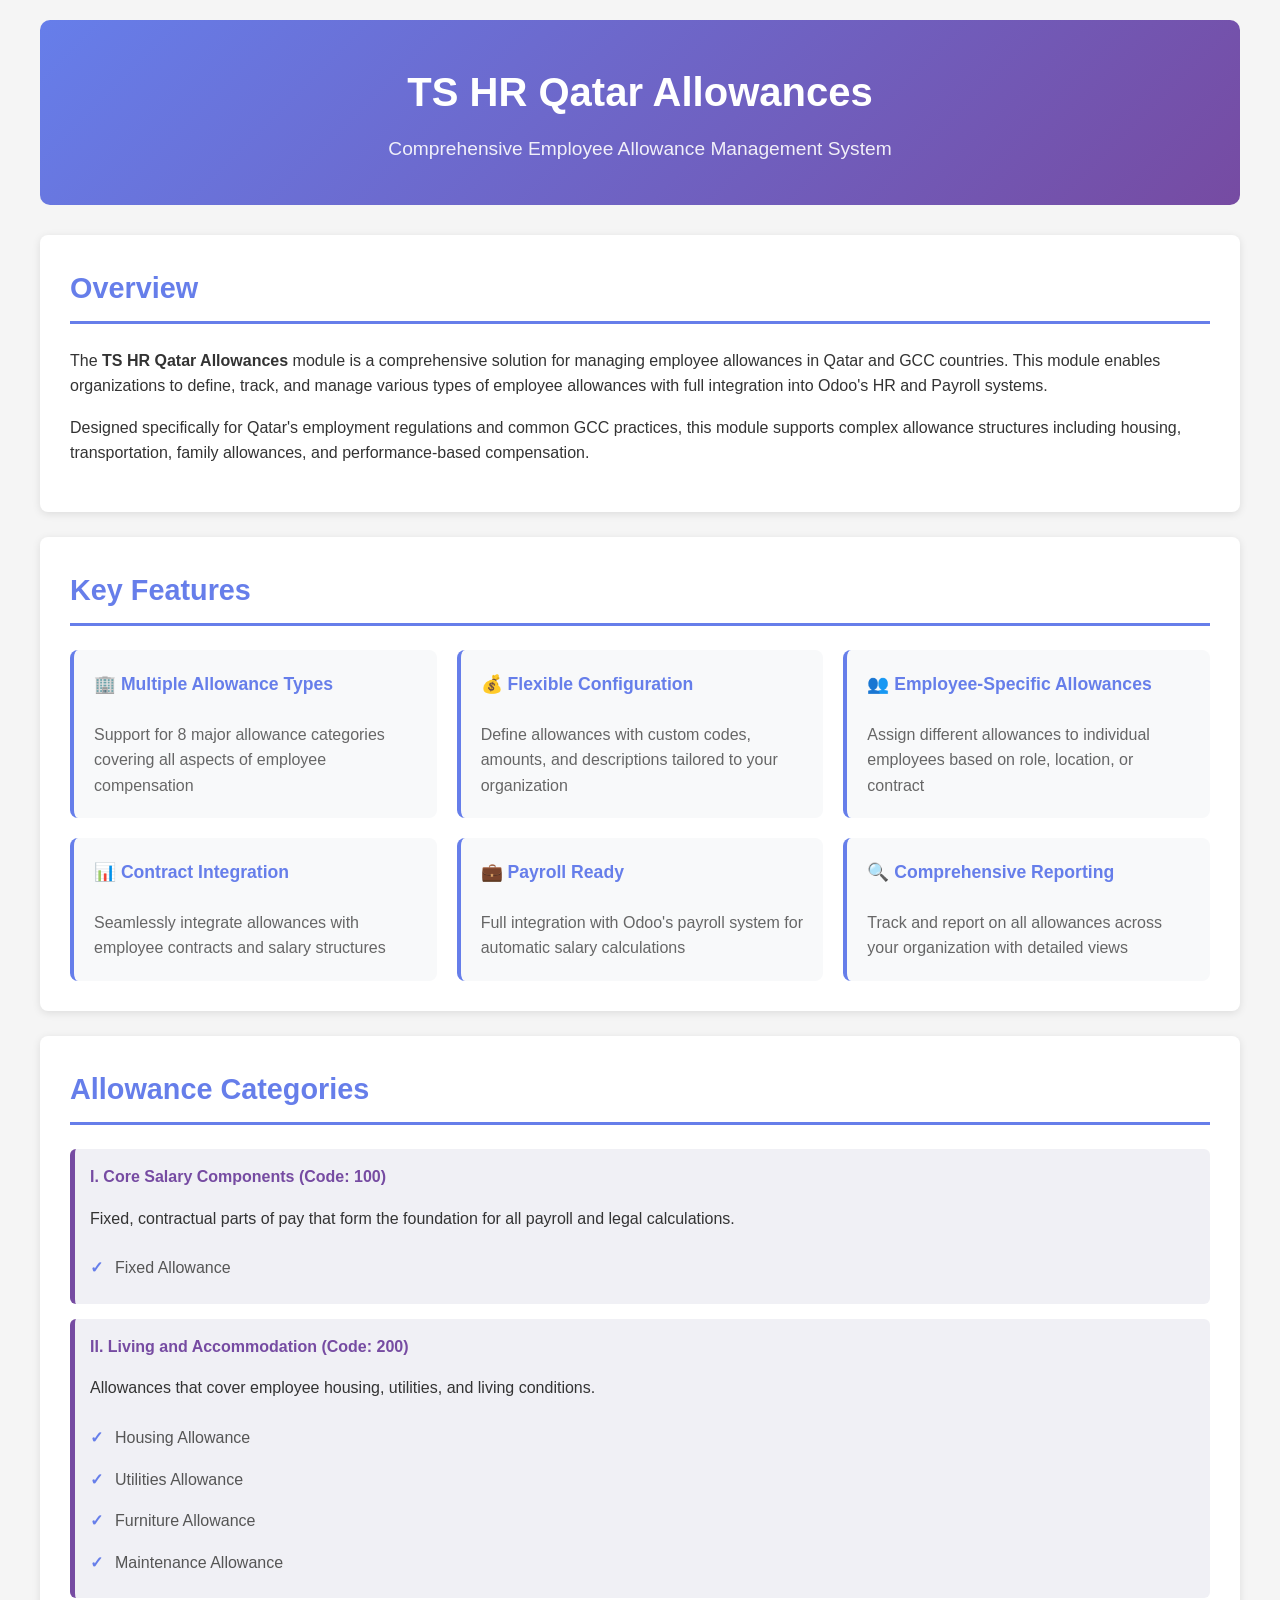
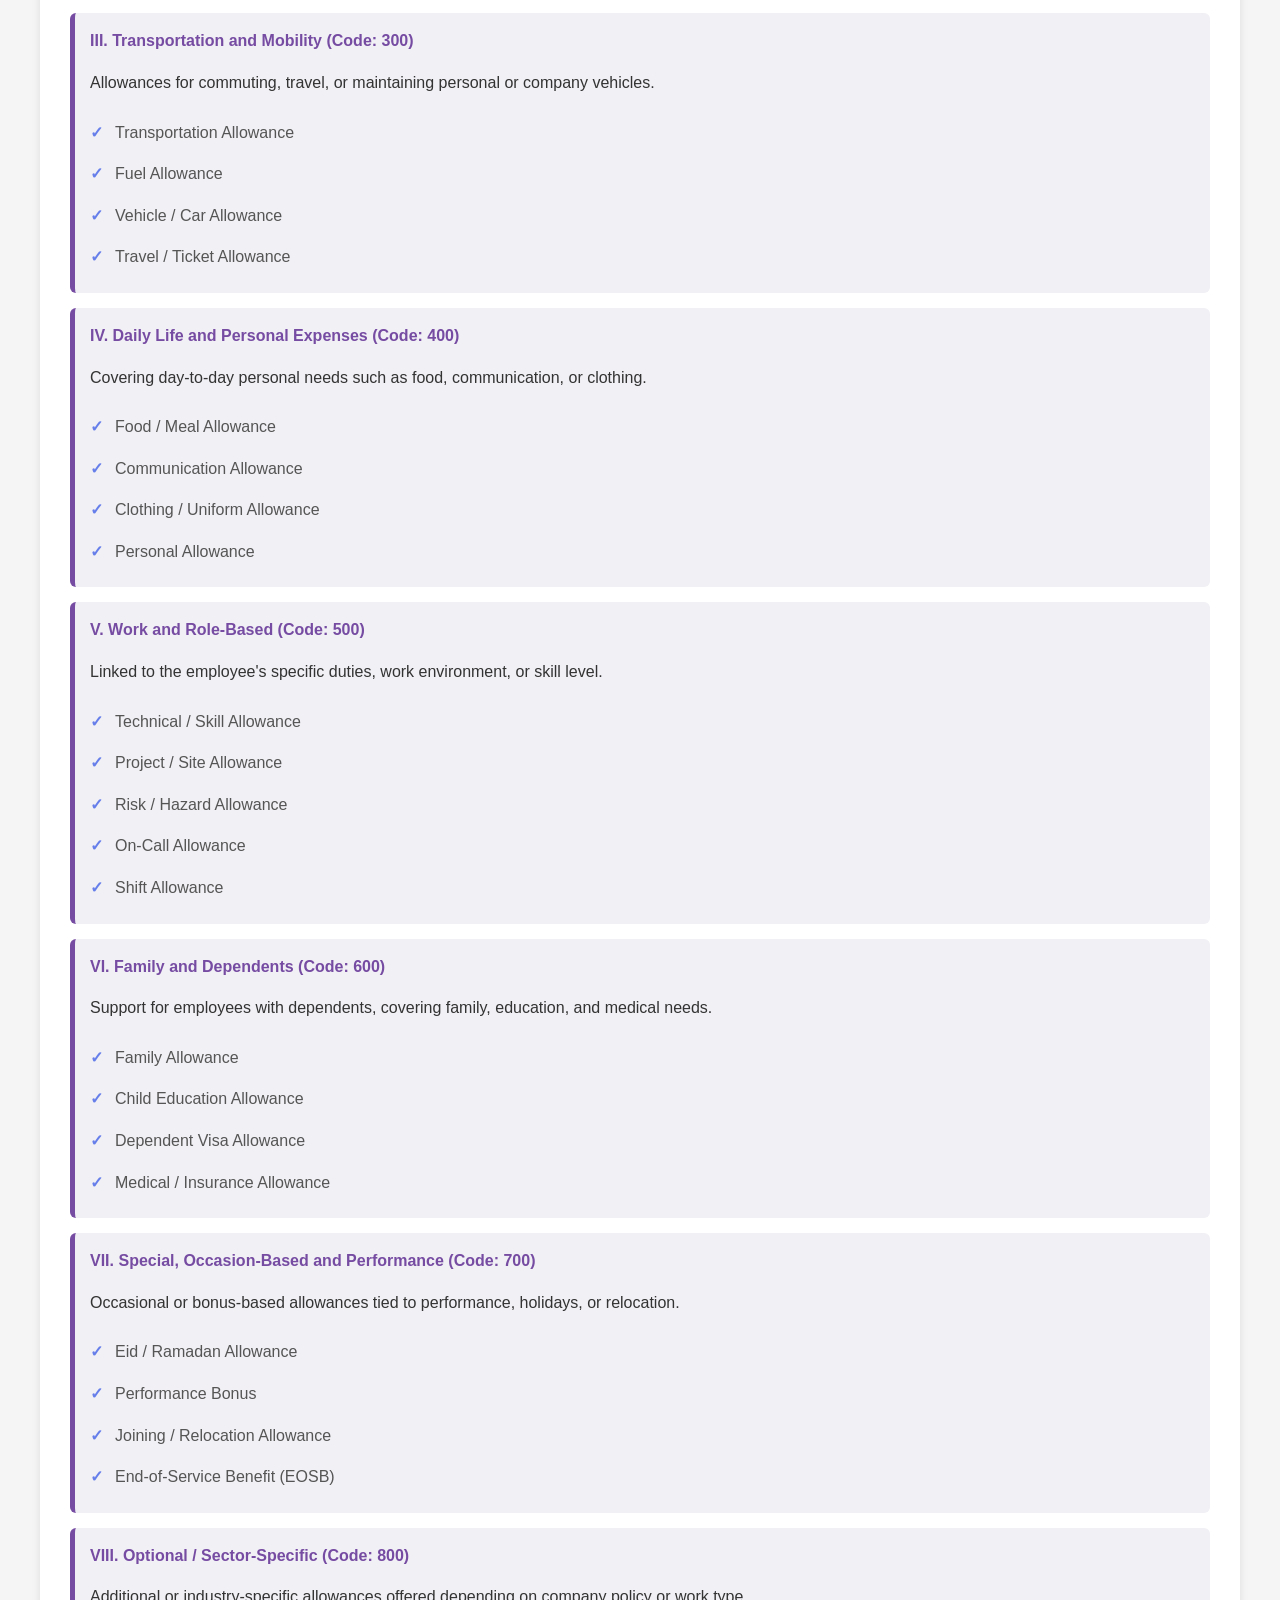
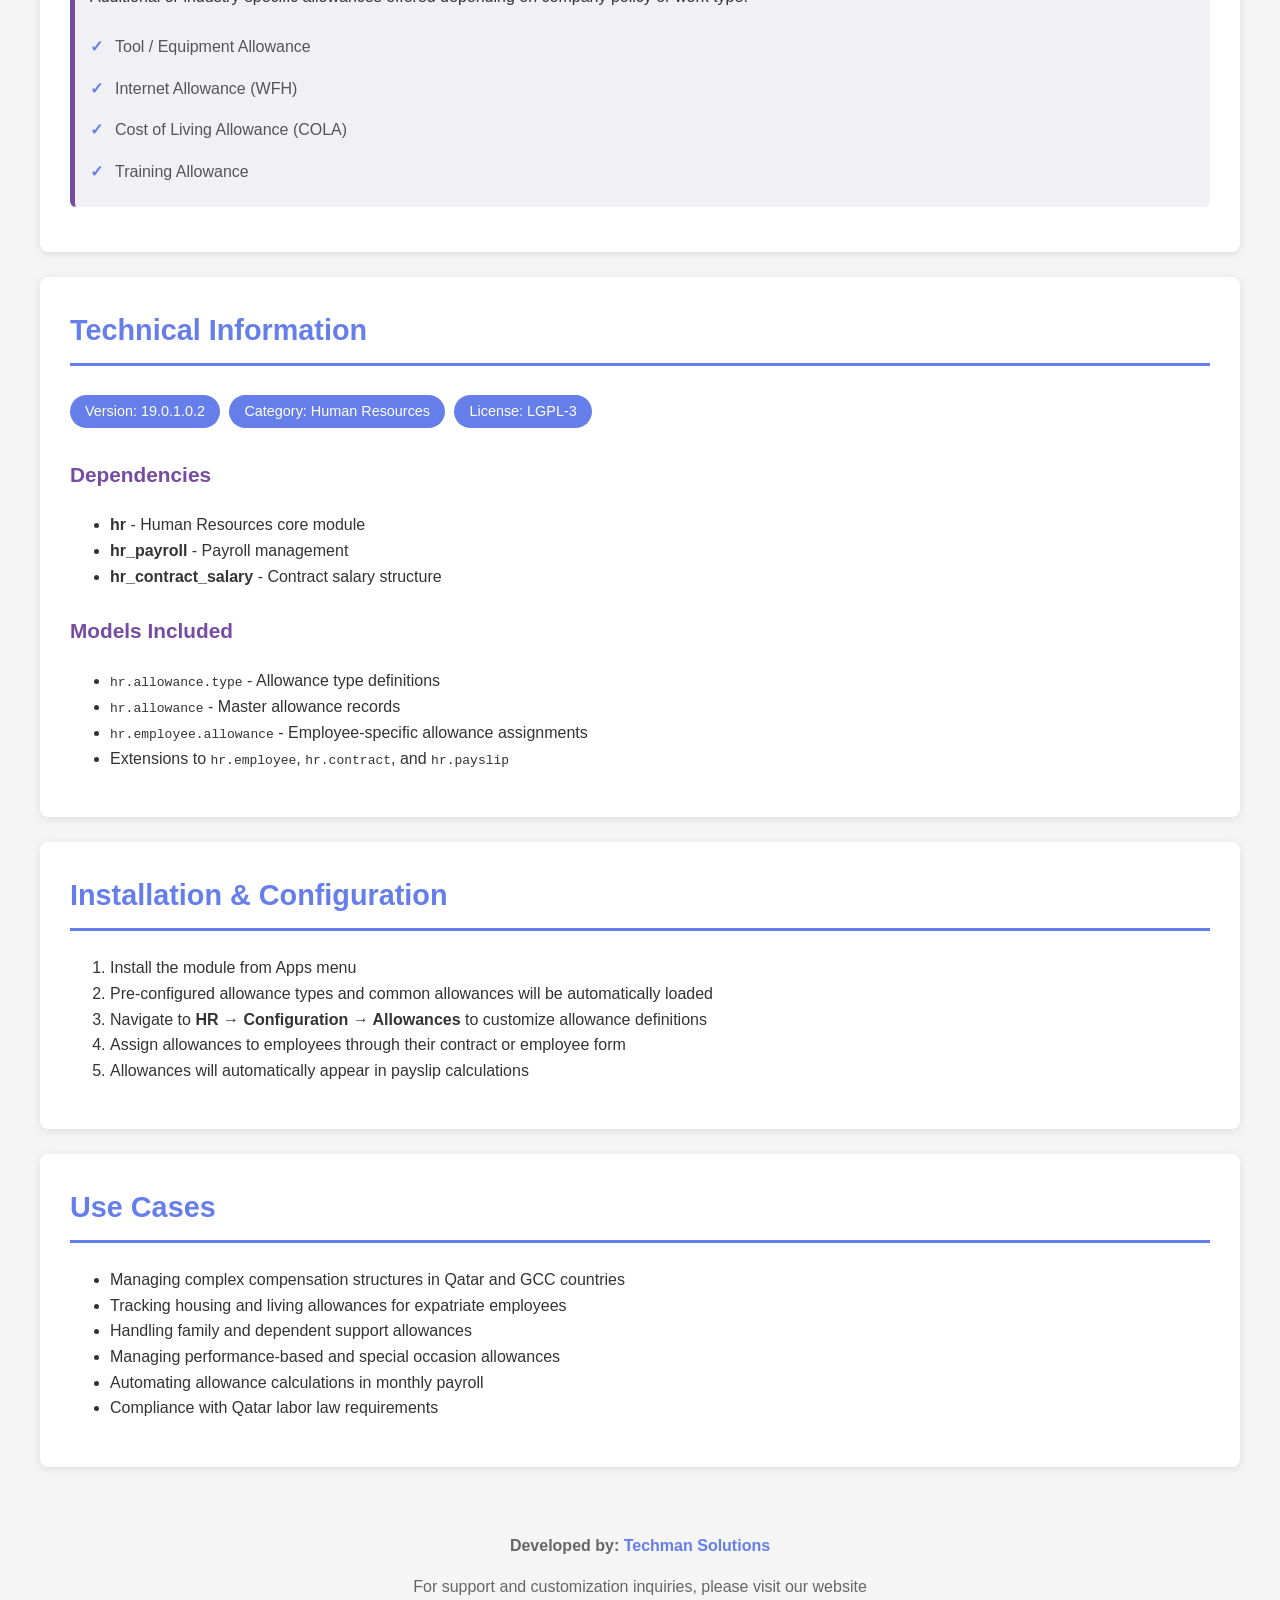
==== ts_hr_qatar_allowances/static/description/index.html @ c0fa8260 "ts_hr_qatar_allowances" ====
<!DOCTYPE html>
<html lang="en">
<head>
    <meta charset="UTF-8">
    <meta name="viewport" content="width=device-width, initial-scale=1.0">
    <title>TS HR Qatar Allowances</title>
    <style>
        body {
            font-family: 'Segoe UI', Tahoma, Geneva, Verdana, sans-serif;
            line-height: 1.6;
            color: #333;
            max-width: 1200px;
            margin: 0 auto;
            padding: 20px;
            background-color: #f5f5f5;
        }
        .header {
            background: linear-gradient(135deg, #667eea 0%, #764ba2 100%);
            color: white;
            padding: 40px 30px;
            border-radius: 10px;
            margin-bottom: 30px;
            text-align: center;
        }
        .header h1 {
            margin: 0;
            font-size: 2.5em;
            font-weight: 600;
        }
        .header p {
            margin: 10px 0 0 0;
            font-size: 1.2em;
            opacity: 0.9;
        }
        .section {
            background: white;
            padding: 30px;
            margin-bottom: 25px;
            border-radius: 8px;
            box-shadow: 0 2px 8px rgba(0,0,0,0.1);
        }
        .section h2 {
            color: #667eea;
            border-bottom: 3px solid #667eea;
            padding-bottom: 10px;
            margin-top: 0;
            font-size: 1.8em;
        }
        .section h3 {
            color: #764ba2;
            margin-top: 25px;
            font-size: 1.3em;
        }
        .feature-grid {
            display: grid;
            grid-template-columns: repeat(auto-fit, minmax(280px, 1fr));
            gap: 20px;
            margin-top: 20px;
        }
        .feature-card {
            background: #f8f9fa;
            padding: 20px;
            border-radius: 8px;
            border-left: 4px solid #667eea;
        }
        .feature-card h4 {
            margin-top: 0;
            color: #667eea;
            font-size: 1.1em;
        }
        .feature-card p {
            margin: 10px 0 0 0;
            color: #666;
        }
        .allowance-category {
            background: #f0f0f5;
            padding: 15px;
            margin: 15px 0;
            border-radius: 6px;
            border-left: 5px solid #764ba2;
        }
        .allowance-category h4 {
            margin: 0 0 10px 0;
            color: #764ba2;
        }
        .allowance-list {
            list-style: none;
            padding: 0;
            margin: 10px 0 0 0;
        }
        .allowance-list li {
            padding: 8px 0 8px 25px;
            position: relative;
            color: #555;
        }
        .allowance-list li:before {
            content: "✓";
            position: absolute;
            left: 0;
            color: #667eea;
            font-weight: bold;
        }
        .badge {
            display: inline-block;
            background: #667eea;
            color: white;
            padding: 5px 15px;
            border-radius: 20px;
            font-size: 0.9em;
            margin: 5px 5px 5px 0;
        }
        .footer {
            text-align: center;
            padding: 20px;
            color: #666;
            margin-top: 30px;
        }
        .footer a {
            color: #667eea;
            text-decoration: none;
            font-weight: 600;
        }
        .footer a:hover {
            text-decoration: underline;
        }
    </style>
</head>
<body>
    <div class="header">
        <h1>TS HR Qatar Allowances</h1>
        <p>Comprehensive Employee Allowance Management System</p>
    </div>

    <div class="section">
        <h2>Overview</h2>
        <p>The <strong>TS HR Qatar Allowances</strong> module is a comprehensive solution for managing employee allowances in Qatar and GCC countries. This module enables organizations to define, track, and manage various types of employee allowances with full integration into Odoo's HR and Payroll systems.</p>
        <p>Designed specifically for Qatar's employment regulations and common GCC practices, this module supports complex allowance structures including housing, transportation, family allowances, and performance-based compensation.</p>
    </div>

    <div class="section">
        <h2>Key Features</h2>
        <div class="feature-grid">
            <div class="feature-card">
                <h4>🏢 Multiple Allowance Types</h4>
                <p>Support for 8 major allowance categories covering all aspects of employee compensation</p>
            </div>
            <div class="feature-card">
                <h4>💰 Flexible Configuration</h4>
                <p>Define allowances with custom codes, amounts, and descriptions tailored to your organization</p>
            </div>
            <div class="feature-card">
                <h4>👥 Employee-Specific Allowances</h4>
                <p>Assign different allowances to individual employees based on role, location, or contract</p>
            </div>
            <div class="feature-card">
                <h4>📊 Contract Integration</h4>
                <p>Seamlessly integrate allowances with employee contracts and salary structures</p>
            </div>
            <div class="feature-card">
                <h4>💼 Payroll Ready</h4>
                <p>Full integration with Odoo's payroll system for automatic salary calculations</p>
            </div>
            <div class="feature-card">
                <h4>🔍 Comprehensive Reporting</h4>
                <p>Track and report on all allowances across your organization with detailed views</p>
            </div>
        </div>
    </div>

    <div class="section">
        <h2>Allowance Categories</h2>

        <div class="allowance-category">
            <h4>I. Core Salary Components (Code: 100)</h4>
            <p>Fixed, contractual parts of pay that form the foundation for all payroll and legal calculations.</p>
            <ul class="allowance-list">
                <li>Fixed Allowance</li>
            </ul>
        </div>

        <div class="allowance-category">
            <h4>II. Living and Accommodation (Code: 200)</h4>
            <p>Allowances that cover employee housing, utilities, and living conditions.</p>
            <ul class="allowance-list">
                <li>Housing Allowance</li>
                <li>Utilities Allowance</li>
                <li>Furniture Allowance</li>
                <li>Maintenance Allowance</li>
            </ul>
        </div>

        <div class="allowance-category">
            <h4>III. Transportation and Mobility (Code: 300)</h4>
            <p>Allowances for commuting, travel, or maintaining personal or company vehicles.</p>
            <ul class="allowance-list">
                <li>Transportation Allowance</li>
                <li>Fuel Allowance</li>
                <li>Vehicle / Car Allowance</li>
                <li>Travel / Ticket Allowance</li>
            </ul>
        </div>

        <div class="allowance-category">
            <h4>IV. Daily Life and Personal Expenses (Code: 400)</h4>
            <p>Covering day-to-day personal needs such as food, communication, or clothing.</p>
            <ul class="allowance-list">
                <li>Food / Meal Allowance</li>
                <li>Communication Allowance</li>
                <li>Clothing / Uniform Allowance</li>
                <li>Personal Allowance</li>
            </ul>
        </div>

        <div class="allowance-category">
            <h4>V. Work and Role-Based (Code: 500)</h4>
            <p>Linked to the employee's specific duties, work environment, or skill level.</p>
            <ul class="allowance-list">
                <li>Technical / Skill Allowance</li>
                <li>Project / Site Allowance</li>
                <li>Risk / Hazard Allowance</li>
                <li>On-Call Allowance</li>
                <li>Shift Allowance</li>
            </ul>
        </div>

        <div class="allowance-category">
            <h4>VI. Family and Dependents (Code: 600)</h4>
            <p>Support for employees with dependents, covering family, education, and medical needs.</p>
            <ul class="allowance-list">
                <li>Family Allowance</li>
                <li>Child Education Allowance</li>
                <li>Dependent Visa Allowance</li>
                <li>Medical / Insurance Allowance</li>
            </ul>
        </div>

        <div class="allowance-category">
            <h4>VII. Special, Occasion-Based and Performance (Code: 700)</h4>
            <p>Occasional or bonus-based allowances tied to performance, holidays, or relocation.</p>
            <ul class="allowance-list">
                <li>Eid / Ramadan Allowance</li>
                <li>Performance Bonus</li>
                <li>Joining / Relocation Allowance</li>
                <li>End-of-Service Benefit (EOSB)</li>
            </ul>
        </div>

        <div class="allowance-category">
            <h4>VIII. Optional / Sector-Specific (Code: 800)</h4>
            <p>Additional or industry-specific allowances offered depending on company policy or work type.</p>
            <ul class="allowance-list">
                <li>Tool / Equipment Allowance</li>
                <li>Internet Allowance (WFH)</li>
                <li>Cost of Living Allowance (COLA)</li>
                <li>Training Allowance</li>
            </ul>
        </div>
    </div>

    <div class="section">
        <h2>Technical Information</h2>
        <div>
            <span class="badge">Version: 19.0.1.0.2</span>
            <span class="badge">Category: Human Resources</span>
            <span class="badge">License: LGPL-3</span>
        </div>
        <h3>Dependencies</h3>
        <ul>
            <li><strong>hr</strong> - Human Resources core module</li>
            <li><strong>hr_payroll</strong> - Payroll management</li>
            <li><strong>hr_contract_salary</strong> - Contract salary structure</li>
        </ul>
        <h3>Models Included</h3>
        <ul>
            <li><code>hr.allowance.type</code> - Allowance type definitions</li>
            <li><code>hr.allowance</code> - Master allowance records</li>
            <li><code>hr.employee.allowance</code> - Employee-specific allowance assignments</li>
            <li>Extensions to <code>hr.employee</code>, <code>hr.contract</code>, and <code>hr.payslip</code></li>
        </ul>
    </div>

    <div class="section">
        <h2>Installation & Configuration</h2>
        <ol>
            <li>Install the module from Apps menu</li>
            <li>Pre-configured allowance types and common allowances will be automatically loaded</li>
            <li>Navigate to <strong>HR → Configuration → Allowances</strong> to customize allowance definitions</li>
            <li>Assign allowances to employees through their contract or employee form</li>
            <li>Allowances will automatically appear in payslip calculations</li>
        </ol>
    </div>

    <div class="section">
        <h2>Use Cases</h2>
        <ul>
            <li>Managing complex compensation structures in Qatar and GCC countries</li>
            <li>Tracking housing and living allowances for expatriate employees</li>
            <li>Handling family and dependent support allowances</li>
            <li>Managing performance-based and special occasion allowances</li>
            <li>Automating allowance calculations in monthly payroll</li>
            <li>Compliance with Qatar labor law requirements</li>
        </ul>
    </div>

    <div class="footer">
        <p><strong>Developed by:</strong> <a href="https://techman.qa">Techman Solutions</a></p>
        <p>For support and customization inquiries, please visit our website</p>
    </div>
</body>
</html>
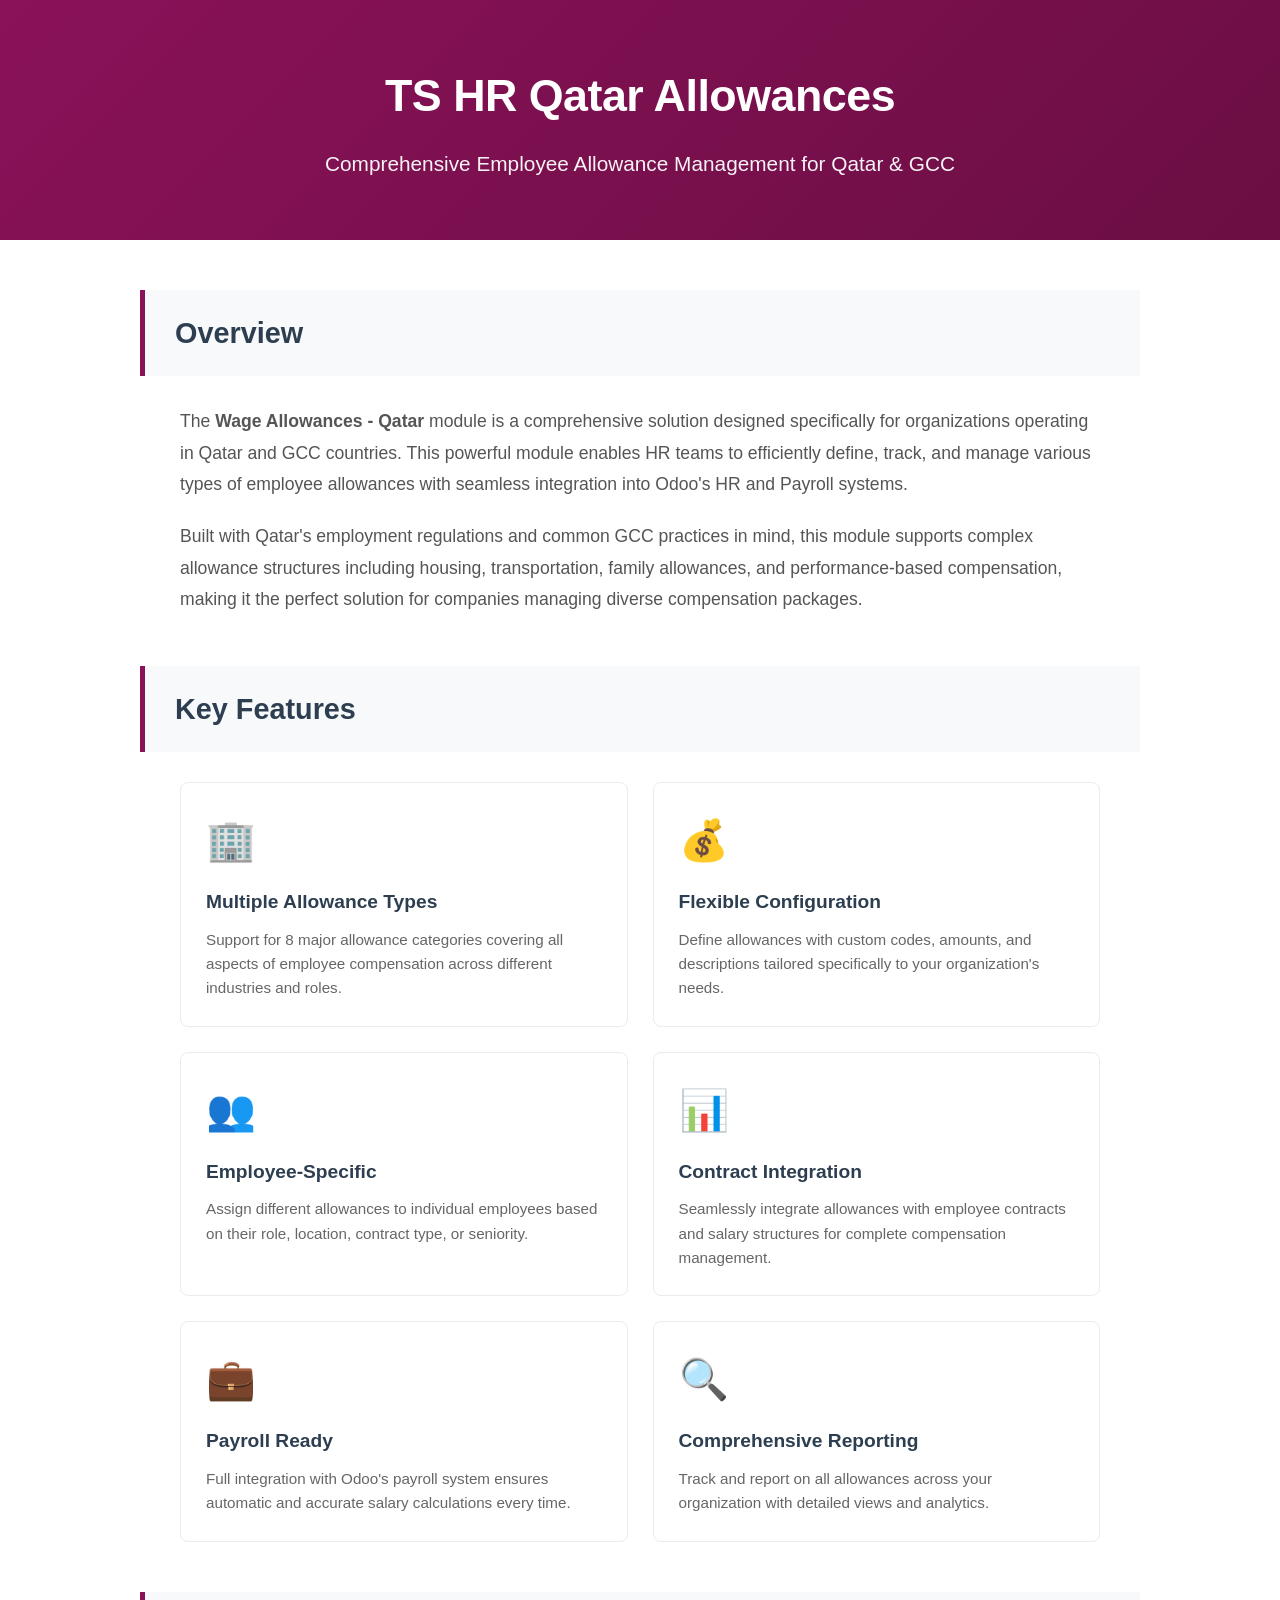
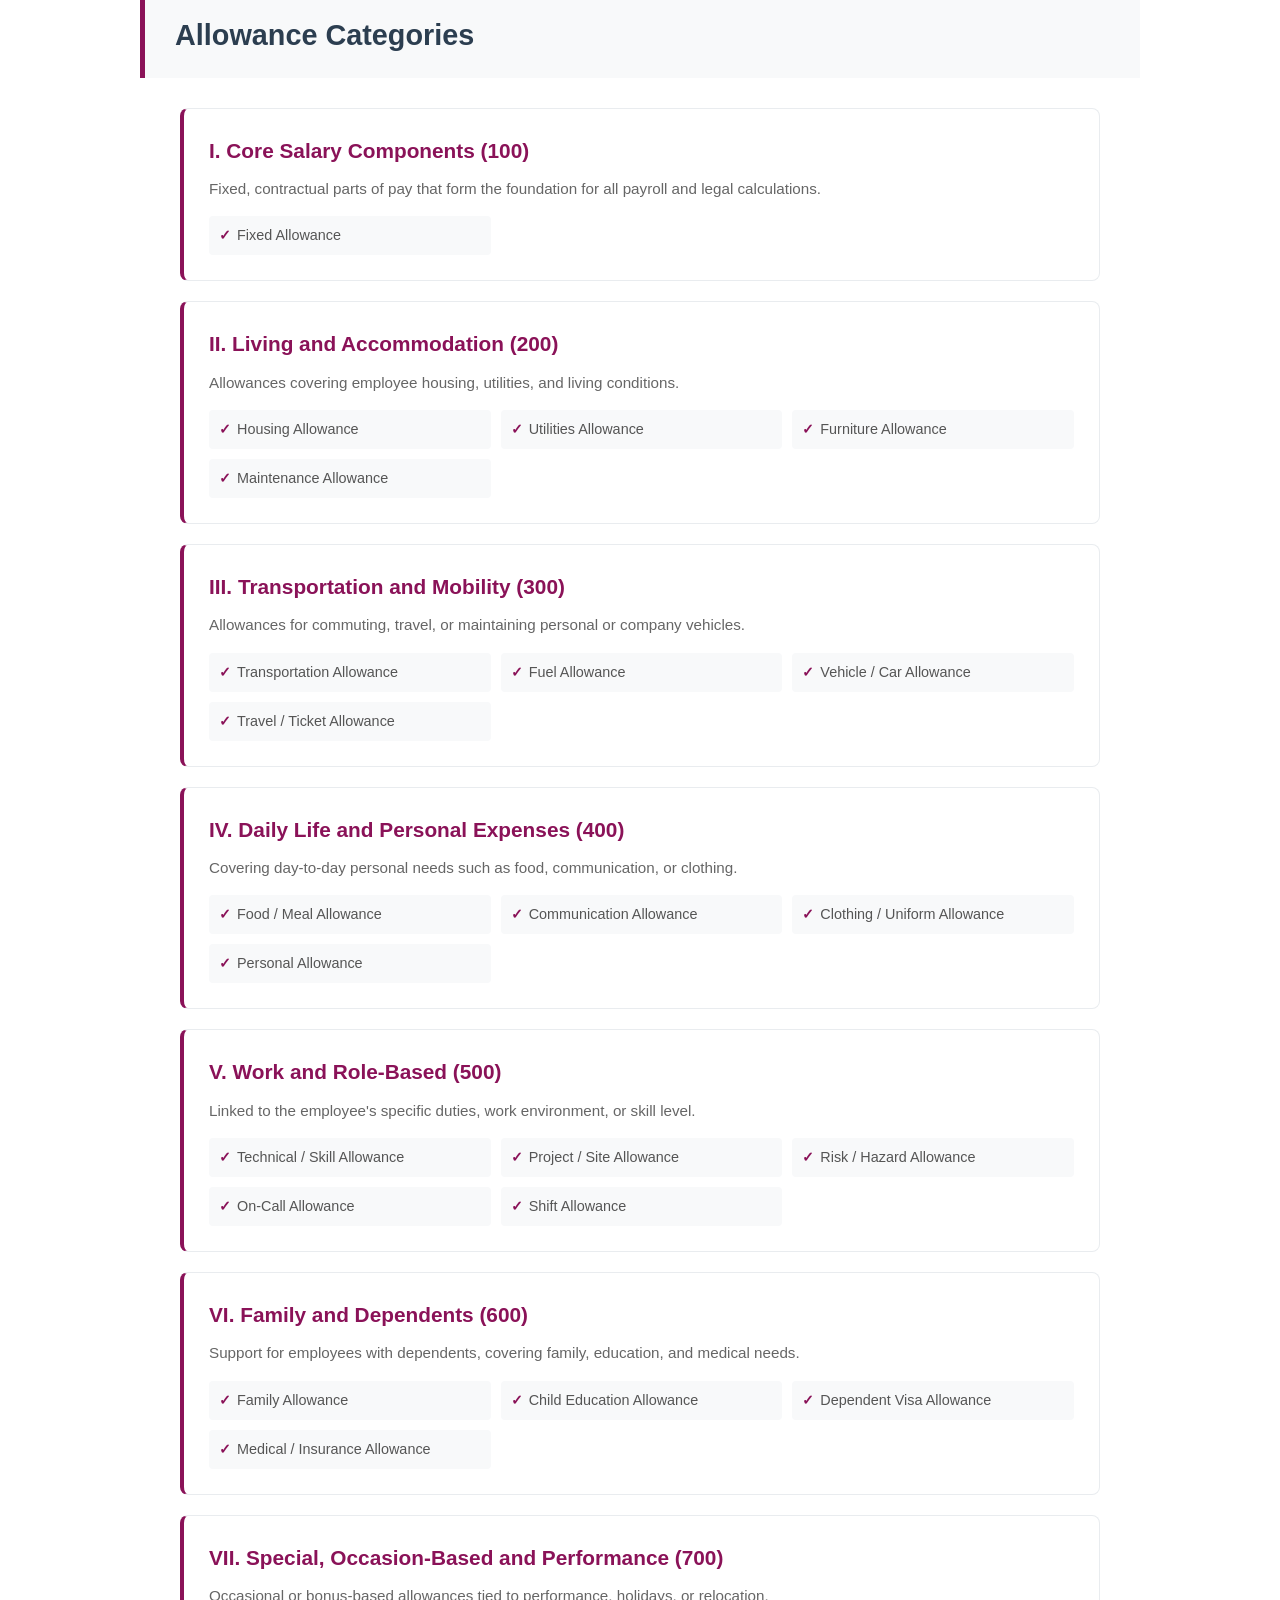
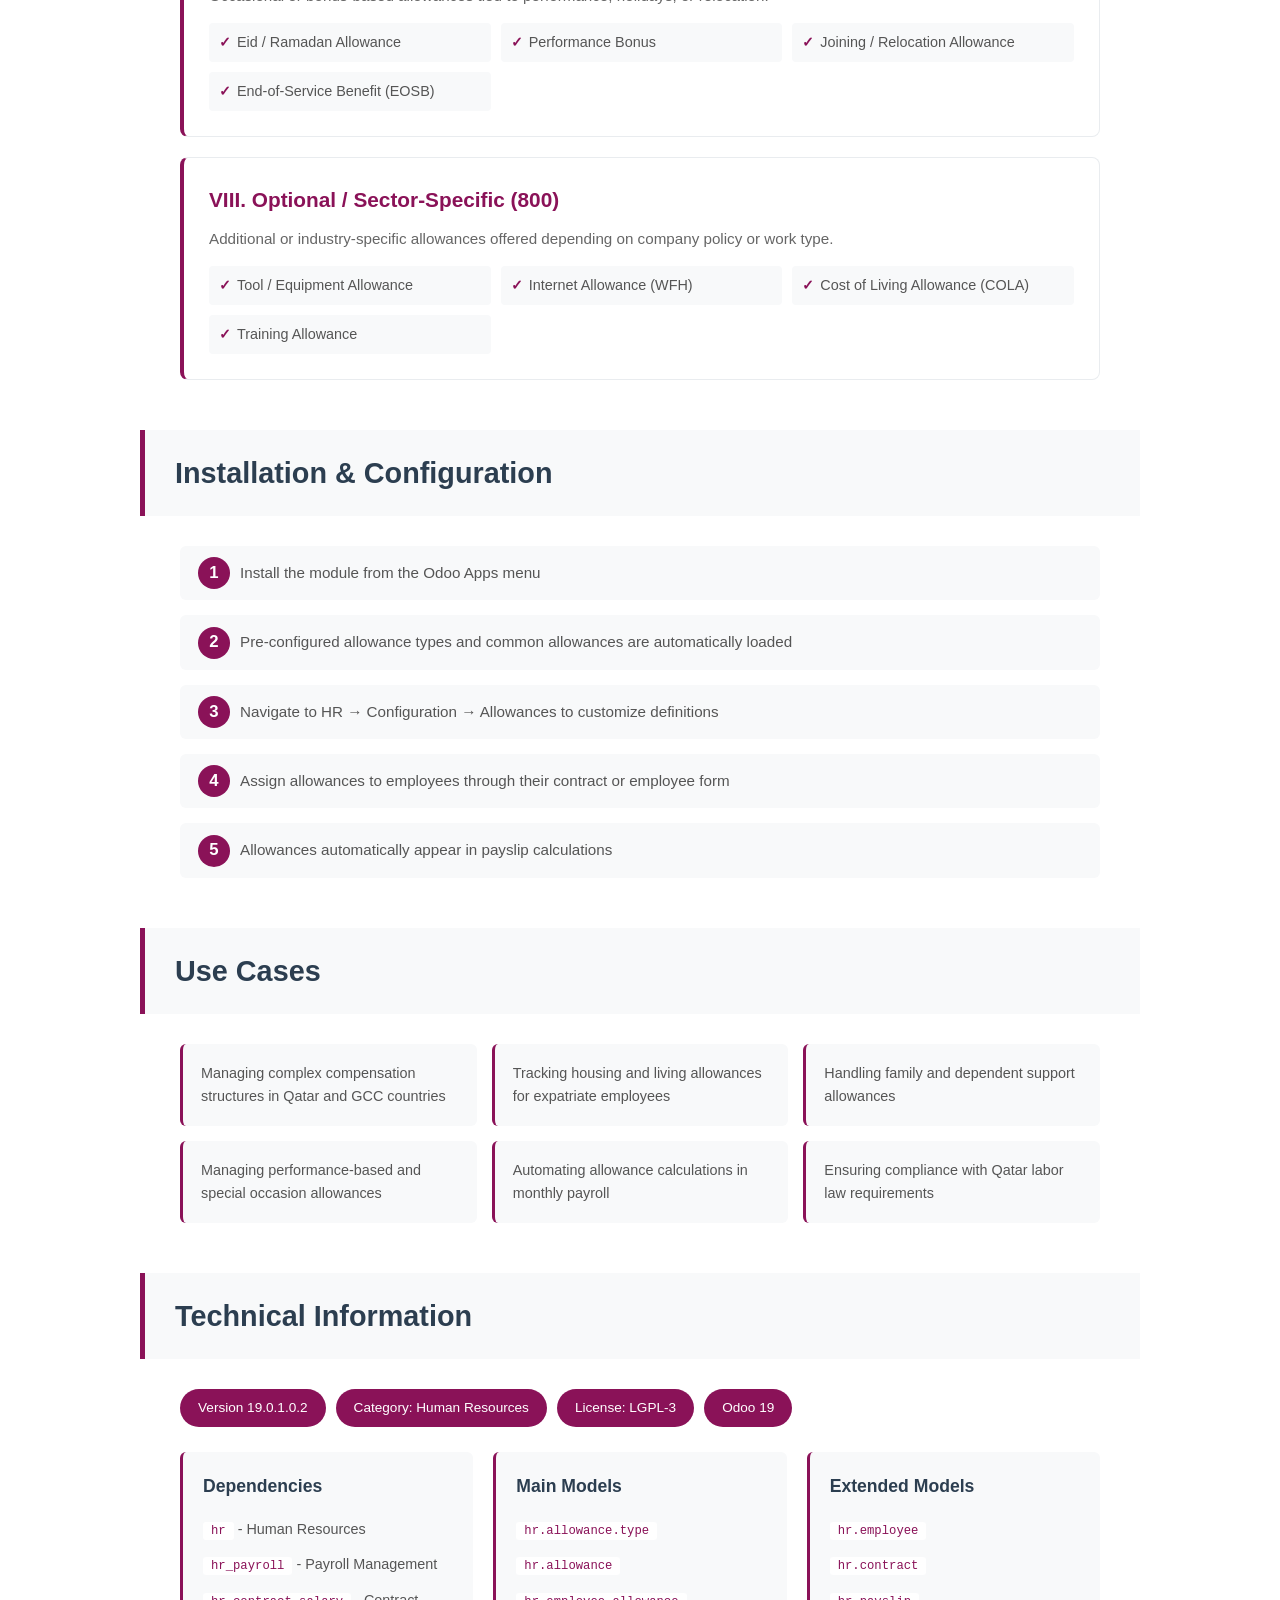
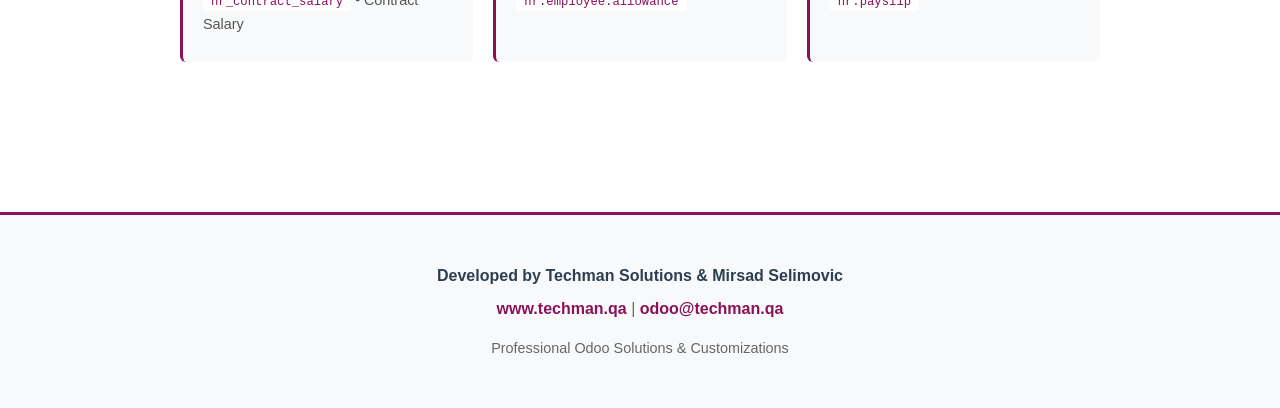
==== commit df28f50f: "update" ====
--- a/ts_hr_qatar_allowances/static/description/index.html
+++ b/ts_hr_qatar_allowances/static/description/index.html
@@ -5,306 +5,519 @@
     <meta name="viewport" content="width=device-width, initial-scale=1.0">
     <title>TS HR Qatar Allowances</title>
     <style>
+        * {
+            margin: 0;
+            padding: 0;
+            box-sizing: border-box;
+        }
+
         body {
-            font-family: 'Segoe UI', Tahoma, Geneva, Verdana, sans-serif;
+            font-family: -apple-system, BlinkMacSystemFont, 'Segoe UI', Roboto, Oxygen, Ubuntu, Cantarell, sans-serif;
             line-height: 1.6;
-            color: #333;
-            max-width: 1200px;
+            color: #2c3e50;
+            background-color: #ffffff;
+        }
+
+        .container {
+            max-width: 1000px;
             margin: 0 auto;
-            padding: 20px;
-            background-color: #f5f5f5;
-        }
-        .header {
-            background: linear-gradient(135deg, #667eea 0%, #764ba2 100%);
+            padding: 0;
+        }
+
+        .hero {
+            background: linear-gradient(135deg, #8A1258 0%, #6B0E44 100%);
             color: white;
-            padding: 40px 30px;
-            border-radius: 10px;
-            margin-bottom: 30px;
+            padding: 60px 40px;
             text-align: center;
         }
-        .header h1 {
+
+        .hero h1 {
+            font-size: 2.8em;
+            font-weight: 700;
+            margin-bottom: 15px;
+            letter-spacing: -0.5px;
+        }
+
+        .hero p {
+            font-size: 1.3em;
+            opacity: 0.95;
+            font-weight: 300;
+        }
+
+        .content {
+            padding: 0 40px 40px 40px;
+        }
+
+        section {
+            margin: 50px 0;
+        }
+
+        .section-header {
+            background: #f8f9fa;
+            padding: 20px 30px;
+            margin: 0 -40px 30px -40px;
+            border-left: 5px solid #8A1258;
+        }
+
+        .section-header h2 {
+            font-size: 1.8em;
+            color: #2c3e50;
+            font-weight: 600;
             margin: 0;
+        }
+
+        .intro-text {
+            font-size: 1.1em;
+            line-height: 1.8;
+            color: #555;
+            margin-bottom: 20px;
+        }
+
+        .features-grid {
+            display: grid;
+            grid-template-columns: repeat(auto-fit, minmax(300px, 1fr));
+            gap: 25px;
+            margin-top: 30px;
+        }
+
+        .feature-item {
+            background: #ffffff;
+            border: 1px solid #e9ecef;
+            border-radius: 8px;
+            padding: 25px;
+            transition: all 0.3s ease;
+        }
+
+        .feature-item:hover {
+            box-shadow: 0 5px 20px rgba(138, 18, 88, 0.1);
+            transform: translateY(-2px);
+        }
+
+        .feature-icon {
             font-size: 2.5em;
+            margin-bottom: 15px;
+            display: block;
+        }
+
+        .feature-item h3 {
+            font-size: 1.2em;
+            color: #2c3e50;
+            margin-bottom: 10px;
             font-weight: 600;
         }
-        .header p {
-            margin: 10px 0 0 0;
-            font-size: 1.2em;
-            opacity: 0.9;
-        }
-        .section {
-            background: white;
-            padding: 30px;
-            margin-bottom: 25px;
+
+        .feature-item p {
+            color: #666;
+            line-height: 1.6;
+            font-size: 0.95em;
+        }
+
+        .allowance-section {
+            background: #ffffff;
+            border: 1px solid #e9ecef;
             border-radius: 8px;
-            box-shadow: 0 2px 8px rgba(0,0,0,0.1);
-        }
-        .section h2 {
-            color: #667eea;
-            border-bottom: 3px solid #667eea;
-            padding-bottom: 10px;
-            margin-top: 0;
-            font-size: 1.8em;
-        }
-        .section h3 {
-            color: #764ba2;
-            margin-top: 25px;
+            padding: 25px;
+            margin-bottom: 20px;
+            border-left: 4px solid #8A1258;
+        }
+
+        .allowance-section h3 {
+            color: #8A1258;
             font-size: 1.3em;
-        }
-        .feature-grid {
+            margin-bottom: 10px;
+            font-weight: 600;
+        }
+
+        .allowance-section > p {
+            color: #666;
+            margin-bottom: 15px;
+            font-size: 0.95em;
+        }
+
+        .allowance-list {
             display: grid;
-            grid-template-columns: repeat(auto-fit, minmax(280px, 1fr));
-            gap: 20px;
-            margin-top: 20px;
-        }
-        .feature-card {
+            grid-template-columns: repeat(auto-fill, minmax(220px, 1fr));
+            gap: 10px;
+            margin-top: 15px;
+        }
+
+        .allowance-list li {
+            list-style: none;
+            padding: 8px 12px;
             background: #f8f9fa;
-            padding: 20px;
-            border-radius: 8px;
-            border-left: 4px solid #667eea;
-        }
-        .feature-card h4 {
-            margin-top: 0;
-            color: #667eea;
-            font-size: 1.1em;
-        }
-        .feature-card p {
-            margin: 10px 0 0 0;
-            color: #666;
-        }
-        .allowance-category {
-            background: #f0f0f5;
-            padding: 15px;
-            margin: 15px 0;
-            border-radius: 6px;
-            border-left: 5px solid #764ba2;
-        }
-        .allowance-category h4 {
-            margin: 0 0 10px 0;
-            color: #764ba2;
-        }
-        .allowance-list {
-            list-style: none;
-            padding: 0;
-            margin: 10px 0 0 0;
-        }
-        .allowance-list li {
-            padding: 8px 0 8px 25px;
+            border-radius: 4px;
+            font-size: 0.9em;
+            color: #555;
             position: relative;
-            color: #555;
-        }
+            padding-left: 28px;
+        }
+
         .allowance-list li:before {
             content: "✓";
             position: absolute;
-            left: 0;
-            color: #667eea;
+            left: 10px;
+            color: #8A1258;
             font-weight: bold;
         }
+
+        .tech-specs {
+            display: grid;
+            grid-template-columns: repeat(auto-fit, minmax(250px, 1fr));
+            gap: 20px;
+            margin-top: 25px;
+        }
+
+        .tech-card {
+            background: #f8f9fa;
+            padding: 20px;
+            border-radius: 6px;
+            border-left: 3px solid #8A1258;
+        }
+
+        .tech-card h4 {
+            color: #2c3e50;
+            font-size: 1.1em;
+            margin-bottom: 12px;
+            font-weight: 600;
+        }
+
+        .tech-card ul {
+            list-style: none;
+        }
+
+        .tech-card li {
+            padding: 6px 0;
+            color: #555;
+            font-size: 0.9em;
+        }
+
+        .tech-card li code {
+            background: #ffffff;
+            padding: 2px 8px;
+            border-radius: 3px;
+            font-family: 'Courier New', monospace;
+            font-size: 0.85em;
+            color: #8A1258;
+        }
+
+        .badges {
+            display: flex;
+            flex-wrap: wrap;
+            gap: 10px;
+            margin: 20px 0;
+        }
+
         .badge {
             display: inline-block;
-            background: #667eea;
+            background: #8A1258;
             color: white;
-            padding: 5px 15px;
+            padding: 8px 18px;
             border-radius: 20px;
+            font-size: 0.85em;
+            font-weight: 500;
+        }
+
+        .steps {
+            counter-reset: step-counter;
+            list-style: none;
+        }
+
+        .steps li {
+            counter-increment: step-counter;
+            position: relative;
+            padding: 15px 15px 15px 60px;
+            margin-bottom: 15px;
+            background: #f8f9fa;
+            border-radius: 6px;
+            font-size: 0.95em;
+            color: #555;
+        }
+
+        .steps li:before {
+            content: counter(step-counter);
+            position: absolute;
+            left: 18px;
+            top: 50%;
+            transform: translateY(-50%);
+            background: #8A1258;
+            color: white;
+            width: 32px;
+            height: 32px;
+            border-radius: 50%;
+            display: flex;
+            align-items: center;
+            justify-content: center;
+            font-weight: 600;
+            font-size: 1.1em;
+        }
+
+        .use-cases {
+            display: grid;
+            grid-template-columns: repeat(auto-fit, minmax(280px, 1fr));
+            gap: 15px;
+            margin-top: 20px;
+        }
+
+        .use-case {
+            background: #f8f9fa;
+            padding: 18px;
+            border-radius: 6px;
+            border-left: 3px solid #8A1258;
             font-size: 0.9em;
-            margin: 5px 5px 5px 0;
-        }
+            color: #555;
+        }
+
         .footer {
+            background: #f8f9fa;
+            padding: 40px;
             text-align: center;
-            padding: 20px;
+            margin-top: 60px;
+            border-top: 3px solid #8A1258;
+        }
+
+        .footer p {
             color: #666;
-            margin-top: 30px;
-        }
+            margin: 8px 0;
+        }
+
         .footer a {
-            color: #667eea;
+            color: #8A1258;
             text-decoration: none;
             font-weight: 600;
         }
+
         .footer a:hover {
             text-decoration: underline;
+        }
+
+        .footer strong {
+            color: #2c3e50;
         }
     </style>
 </head>
 <body>
-    <div class="header">
+    <div class="hero">
         <h1>TS HR Qatar Allowances</h1>
-        <p>Comprehensive Employee Allowance Management System</p>
+        <p>Comprehensive Employee Allowance Management for Qatar & GCC</p>
     </div>
 
-    <div class="section">
-        <h2>Overview</h2>
-        <p>The <strong>TS HR Qatar Allowances</strong> module is a comprehensive solution for managing employee allowances in Qatar and GCC countries. This module enables organizations to define, track, and manage various types of employee allowances with full integration into Odoo's HR and Payroll systems.</p>
-        <p>Designed specifically for Qatar's employment regulations and common GCC practices, this module supports complex allowance structures including housing, transportation, family allowances, and performance-based compensation.</p>
-    </div>
-
-    <div class="section">
-        <h2>Key Features</h2>
-        <div class="feature-grid">
-            <div class="feature-card">
-                <h4>🏢 Multiple Allowance Types</h4>
-                <p>Support for 8 major allowance categories covering all aspects of employee compensation</p>
-            </div>
-            <div class="feature-card">
-                <h4>💰 Flexible Configuration</h4>
-                <p>Define allowances with custom codes, amounts, and descriptions tailored to your organization</p>
-            </div>
-            <div class="feature-card">
-                <h4>👥 Employee-Specific Allowances</h4>
-                <p>Assign different allowances to individual employees based on role, location, or contract</p>
-            </div>
-            <div class="feature-card">
-                <h4>📊 Contract Integration</h4>
-                <p>Seamlessly integrate allowances with employee contracts and salary structures</p>
-            </div>
-            <div class="feature-card">
-                <h4>💼 Payroll Ready</h4>
-                <p>Full integration with Odoo's payroll system for automatic salary calculations</p>
-            </div>
-            <div class="feature-card">
-                <h4>🔍 Comprehensive Reporting</h4>
-                <p>Track and report on all allowances across your organization with detailed views</p>
-            </div>
+    <div class="container">
+        <div class="content">
+            <section>
+                <div class="section-header">
+                    <h2>Overview</h2>
+                </div>
+                <p class="intro-text">
+                    The <strong>Wage Allowances - Qatar</strong> module is a comprehensive solution designed specifically for organizations operating in Qatar and GCC countries. This powerful module enables HR teams to efficiently define, track, and manage various types of employee allowances with seamless integration into Odoo's HR and Payroll systems.
+                </p>
+                <p class="intro-text">
+                    Built with Qatar's employment regulations and common GCC practices in mind, this module supports complex allowance structures including housing, transportation, family allowances, and performance-based compensation, making it the perfect solution for companies managing diverse compensation packages.
+                </p>
+            </section>
+
+            <section>
+                <div class="section-header">
+                    <h2>Key Features</h2>
+                </div>
+                <div class="features-grid">
+                    <div class="feature-item">
+                        <span class="feature-icon">🏢</span>
+                        <h3>Multiple Allowance Types</h3>
+                        <p>Support for 8 major allowance categories covering all aspects of employee compensation across different industries and roles.</p>
+                    </div>
+                    <div class="feature-item">
+                        <span class="feature-icon">💰</span>
+                        <h3>Flexible Configuration</h3>
+                        <p>Define allowances with custom codes, amounts, and descriptions tailored specifically to your organization's needs.</p>
+                    </div>
+                    <div class="feature-item">
+                        <span class="feature-icon">👥</span>
+                        <h3>Employee-Specific</h3>
+                        <p>Assign different allowances to individual employees based on their role, location, contract type, or seniority.</p>
+                    </div>
+                    <div class="feature-item">
+                        <span class="feature-icon">📊</span>
+                        <h3>Contract Integration</h3>
+                        <p>Seamlessly integrate allowances with employee contracts and salary structures for complete compensation management.</p>
+                    </div>
+                    <div class="feature-item">
+                        <span class="feature-icon">💼</span>
+                        <h3>Payroll Ready</h3>
+                        <p>Full integration with Odoo's payroll system ensures automatic and accurate salary calculations every time.</p>
+                    </div>
+                    <div class="feature-item">
+                        <span class="feature-icon">🔍</span>
+                        <h3>Comprehensive Reporting</h3>
+                        <p>Track and report on all allowances across your organization with detailed views and analytics.</p>
+                    </div>
+                </div>
+            </section>
+
+            <section>
+                <div class="section-header">
+                    <h2>Allowance Categories</h2>
+                </div>
+
+                <div class="allowance-section">
+                    <h3>I. Core Salary Components (100)</h3>
+                    <p>Fixed, contractual parts of pay that form the foundation for all payroll and legal calculations.</p>
+                    <ul class="allowance-list">
+                        <li>Fixed Allowance</li>
+                    </ul>
+                </div>
+
+                <div class="allowance-section">
+                    <h3>II. Living and Accommodation (200)</h3>
+                    <p>Allowances covering employee housing, utilities, and living conditions.</p>
+                    <ul class="allowance-list">
+                        <li>Housing Allowance</li>
+                        <li>Utilities Allowance</li>
+                        <li>Furniture Allowance</li>
+                        <li>Maintenance Allowance</li>
+                    </ul>
+                </div>
+
+                <div class="allowance-section">
+                    <h3>III. Transportation and Mobility (300)</h3>
+                    <p>Allowances for commuting, travel, or maintaining personal or company vehicles.</p>
+                    <ul class="allowance-list">
+                        <li>Transportation Allowance</li>
+                        <li>Fuel Allowance</li>
+                        <li>Vehicle / Car Allowance</li>
+                        <li>Travel / Ticket Allowance</li>
+                    </ul>
+                </div>
+
+                <div class="allowance-section">
+                    <h3>IV. Daily Life and Personal Expenses (400)</h3>
+                    <p>Covering day-to-day personal needs such as food, communication, or clothing.</p>
+                    <ul class="allowance-list">
+                        <li>Food / Meal Allowance</li>
+                        <li>Communication Allowance</li>
+                        <li>Clothing / Uniform Allowance</li>
+                        <li>Personal Allowance</li>
+                    </ul>
+                </div>
+
+                <div class="allowance-section">
+                    <h3>V. Work and Role-Based (500)</h3>
+                    <p>Linked to the employee's specific duties, work environment, or skill level.</p>
+                    <ul class="allowance-list">
+                        <li>Technical / Skill Allowance</li>
+                        <li>Project / Site Allowance</li>
+                        <li>Risk / Hazard Allowance</li>
+                        <li>On-Call Allowance</li>
+                        <li>Shift Allowance</li>
+                    </ul>
+                </div>
+
+                <div class="allowance-section">
+                    <h3>VI. Family and Dependents (600)</h3>
+                    <p>Support for employees with dependents, covering family, education, and medical needs.</p>
+                    <ul class="allowance-list">
+                        <li>Family Allowance</li>
+                        <li>Child Education Allowance</li>
+                        <li>Dependent Visa Allowance</li>
+                        <li>Medical / Insurance Allowance</li>
+                    </ul>
+                </div>
+
+                <div class="allowance-section">
+                    <h3>VII. Special, Occasion-Based and Performance (700)</h3>
+                    <p>Occasional or bonus-based allowances tied to performance, holidays, or relocation.</p>
+                    <ul class="allowance-list">
+                        <li>Eid / Ramadan Allowance</li>
+                        <li>Performance Bonus</li>
+                        <li>Joining / Relocation Allowance</li>
+                        <li>End-of-Service Benefit (EOSB)</li>
+                    </ul>
+                </div>
+
+                <div class="allowance-section">
+                    <h3>VIII. Optional / Sector-Specific (800)</h3>
+                    <p>Additional or industry-specific allowances offered depending on company policy or work type.</p>
+                    <ul class="allowance-list">
+                        <li>Tool / Equipment Allowance</li>
+                        <li>Internet Allowance (WFH)</li>
+                        <li>Cost of Living Allowance (COLA)</li>
+                        <li>Training Allowance</li>
+                    </ul>
+                </div>
+            </section>
+
+            <section>
+                <div class="section-header">
+                    <h2>Installation & Configuration</h2>
+                </div>
+                <ol class="steps">
+                    <li>Install the module from the Odoo Apps menu</li>
+                    <li>Pre-configured allowance types and common allowances are automatically loaded</li>
+                    <li>Navigate to HR → Configuration → Allowances to customize definitions</li>
+                    <li>Assign allowances to employees through their contract or employee form</li>
+                    <li>Allowances automatically appear in payslip calculations</li>
+                </ol>
+            </section>
+
+            <section>
+                <div class="section-header">
+                    <h2>Use Cases</h2>
+                </div>
+                <div class="use-cases">
+                    <div class="use-case">Managing complex compensation structures in Qatar and GCC countries</div>
+                    <div class="use-case">Tracking housing and living allowances for expatriate employees</div>
+                    <div class="use-case">Handling family and dependent support allowances</div>
+                    <div class="use-case">Managing performance-based and special occasion allowances</div>
+                    <div class="use-case">Automating allowance calculations in monthly payroll</div>
+                    <div class="use-case">Ensuring compliance with Qatar labor law requirements</div>
+                </div>
+            </section>
+
+            <section>
+                <div class="section-header">
+                    <h2>Technical Information</h2>
+                </div>
+
+                <div class="badges">
+                    <span class="badge">Version 19.0.1.0.2</span>
+                    <span class="badge">Category: Human Resources</span>
+                    <span class="badge">License: LGPL-3</span>
+                    <span class="badge">Odoo 19</span>
+                </div>
+
+                <div class="tech-specs">
+                    <div class="tech-card">
+                        <h4>Dependencies</h4>
+                        <ul>
+                            <li><code>hr</code> - Human Resources</li>
+                            <li><code>hr_payroll</code> - Payroll Management</li>
+                            <li><code>hr_contract_salary</code> - Contract Salary</li>
+                        </ul>
+                    </div>
+                    <div class="tech-card">
+                        <h4>Main Models</h4>
+                        <ul>
+                            <li><code>hr.allowance.type</code></li>
+                            <li><code>hr.allowance</code></li>
+                            <li><code>hr.employee.allowance</code></li>
+                        </ul>
+                    </div>
+                    <div class="tech-card">
+                        <h4>Extended Models</h4>
+                        <ul>
+                            <li><code>hr.employee</code></li>
+                            <li><code>hr.contract</code></li>
+                            <li><code>hr.payslip</code></li>
+                        </ul>
+                    </div>
+                </div>
+            </section>
         </div>
     </div>
 
-    <div class="section">
-        <h2>Allowance Categories</h2>
-
-        <div class="allowance-category">
-            <h4>I. Core Salary Components (Code: 100)</h4>
-            <p>Fixed, contractual parts of pay that form the foundation for all payroll and legal calculations.</p>
-            <ul class="allowance-list">
-                <li>Fixed Allowance</li>
-            </ul>
-        </div>
-
-        <div class="allowance-category">
-            <h4>II. Living and Accommodation (Code: 200)</h4>
-            <p>Allowances that cover employee housing, utilities, and living conditions.</p>
-            <ul class="allowance-list">
-                <li>Housing Allowance</li>
-                <li>Utilities Allowance</li>
-                <li>Furniture Allowance</li>
-                <li>Maintenance Allowance</li>
-            </ul>
-        </div>
-
-        <div class="allowance-category">
-            <h4>III. Transportation and Mobility (Code: 300)</h4>
-            <p>Allowances for commuting, travel, or maintaining personal or company vehicles.</p>
-            <ul class="allowance-list">
-                <li>Transportation Allowance</li>
-                <li>Fuel Allowance</li>
-                <li>Vehicle / Car Allowance</li>
-                <li>Travel / Ticket Allowance</li>
-            </ul>
-        </div>
-
-        <div class="allowance-category">
-            <h4>IV. Daily Life and Personal Expenses (Code: 400)</h4>
-            <p>Covering day-to-day personal needs such as food, communication, or clothing.</p>
-            <ul class="allowance-list">
-                <li>Food / Meal Allowance</li>
-                <li>Communication Allowance</li>
-                <li>Clothing / Uniform Allowance</li>
-                <li>Personal Allowance</li>
-            </ul>
-        </div>
-
-        <div class="allowance-category">
-            <h4>V. Work and Role-Based (Code: 500)</h4>
-            <p>Linked to the employee's specific duties, work environment, or skill level.</p>
-            <ul class="allowance-list">
-                <li>Technical / Skill Allowance</li>
-                <li>Project / Site Allowance</li>
-                <li>Risk / Hazard Allowance</li>
-                <li>On-Call Allowance</li>
-                <li>Shift Allowance</li>
-            </ul>
-        </div>
-
-        <div class="allowance-category">
-            <h4>VI. Family and Dependents (Code: 600)</h4>
-            <p>Support for employees with dependents, covering family, education, and medical needs.</p>
-            <ul class="allowance-list">
-                <li>Family Allowance</li>
-                <li>Child Education Allowance</li>
-                <li>Dependent Visa Allowance</li>
-                <li>Medical / Insurance Allowance</li>
-            </ul>
-        </div>
-
-        <div class="allowance-category">
-            <h4>VII. Special, Occasion-Based and Performance (Code: 700)</h4>
-            <p>Occasional or bonus-based allowances tied to performance, holidays, or relocation.</p>
-            <ul class="allowance-list">
-                <li>Eid / Ramadan Allowance</li>
-                <li>Performance Bonus</li>
-                <li>Joining / Relocation Allowance</li>
-                <li>End-of-Service Benefit (EOSB)</li>
-            </ul>
-        </div>
-
-        <div class="allowance-category">
-            <h4>VIII. Optional / Sector-Specific (Code: 800)</h4>
-            <p>Additional or industry-specific allowances offered depending on company policy or work type.</p>
-            <ul class="allowance-list">
-                <li>Tool / Equipment Allowance</li>
-                <li>Internet Allowance (WFH)</li>
-                <li>Cost of Living Allowance (COLA)</li>
-                <li>Training Allowance</li>
-            </ul>
-        </div>
-    </div>
-
-    <div class="section">
-        <h2>Technical Information</h2>
-        <div>
-            <span class="badge">Version: 19.0.1.0.2</span>
-            <span class="badge">Category: Human Resources</span>
-            <span class="badge">License: LGPL-3</span>
-        </div>
-        <h3>Dependencies</h3>
-        <ul>
-            <li><strong>hr</strong> - Human Resources core module</li>
-            <li><strong>hr_payroll</strong> - Payroll management</li>
-            <li><strong>hr_contract_salary</strong> - Contract salary structure</li>
-        </ul>
-        <h3>Models Included</h3>
-        <ul>
-            <li><code>hr.allowance.type</code> - Allowance type definitions</li>
-            <li><code>hr.allowance</code> - Master allowance records</li>
-            <li><code>hr.employee.allowance</code> - Employee-specific allowance assignments</li>
-            <li>Extensions to <code>hr.employee</code>, <code>hr.contract</code>, and <code>hr.payslip</code></li>
-        </ul>
-    </div>
-
-    <div class="section">
-        <h2>Installation & Configuration</h2>
-        <ol>
-            <li>Install the module from Apps menu</li>
-            <li>Pre-configured allowance types and common allowances will be automatically loaded</li>
-            <li>Navigate to <strong>HR → Configuration → Allowances</strong> to customize allowance definitions</li>
-            <li>Assign allowances to employees through their contract or employee form</li>
-            <li>Allowances will automatically appear in payslip calculations</li>
-        </ol>
-    </div>
-
-    <div class="section">
-        <h2>Use Cases</h2>
-        <ul>
-            <li>Managing complex compensation structures in Qatar and GCC countries</li>
-            <li>Tracking housing and living allowances for expatriate employees</li>
-            <li>Handling family and dependent support allowances</li>
-            <li>Managing performance-based and special occasion allowances</li>
-            <li>Automating allowance calculations in monthly payroll</li>
-            <li>Compliance with Qatar labor law requirements</li>
-        </ul>
-    </div>
-
     <div class="footer">
-        <p><strong>Developed by:</strong> <a href="https://techman.qa">Techman Solutions</a></p>
-        <p>For support and customization inquiries, please visit our website</p>
+        <p><strong>Developed by Techman Solutions & Mirsad Selimovic</strong></p>
+        <p><a href="https://www.techman.qa">www.techman.qa</a> | <a href="mailto:odoo@techman.qa">odoo@techman.qa</a></p>
+        <p style="margin-top: 15px; font-size: 0.9em;">Professional Odoo Solutions & Customizations</p>
     </div>
 </body>
 </html>
